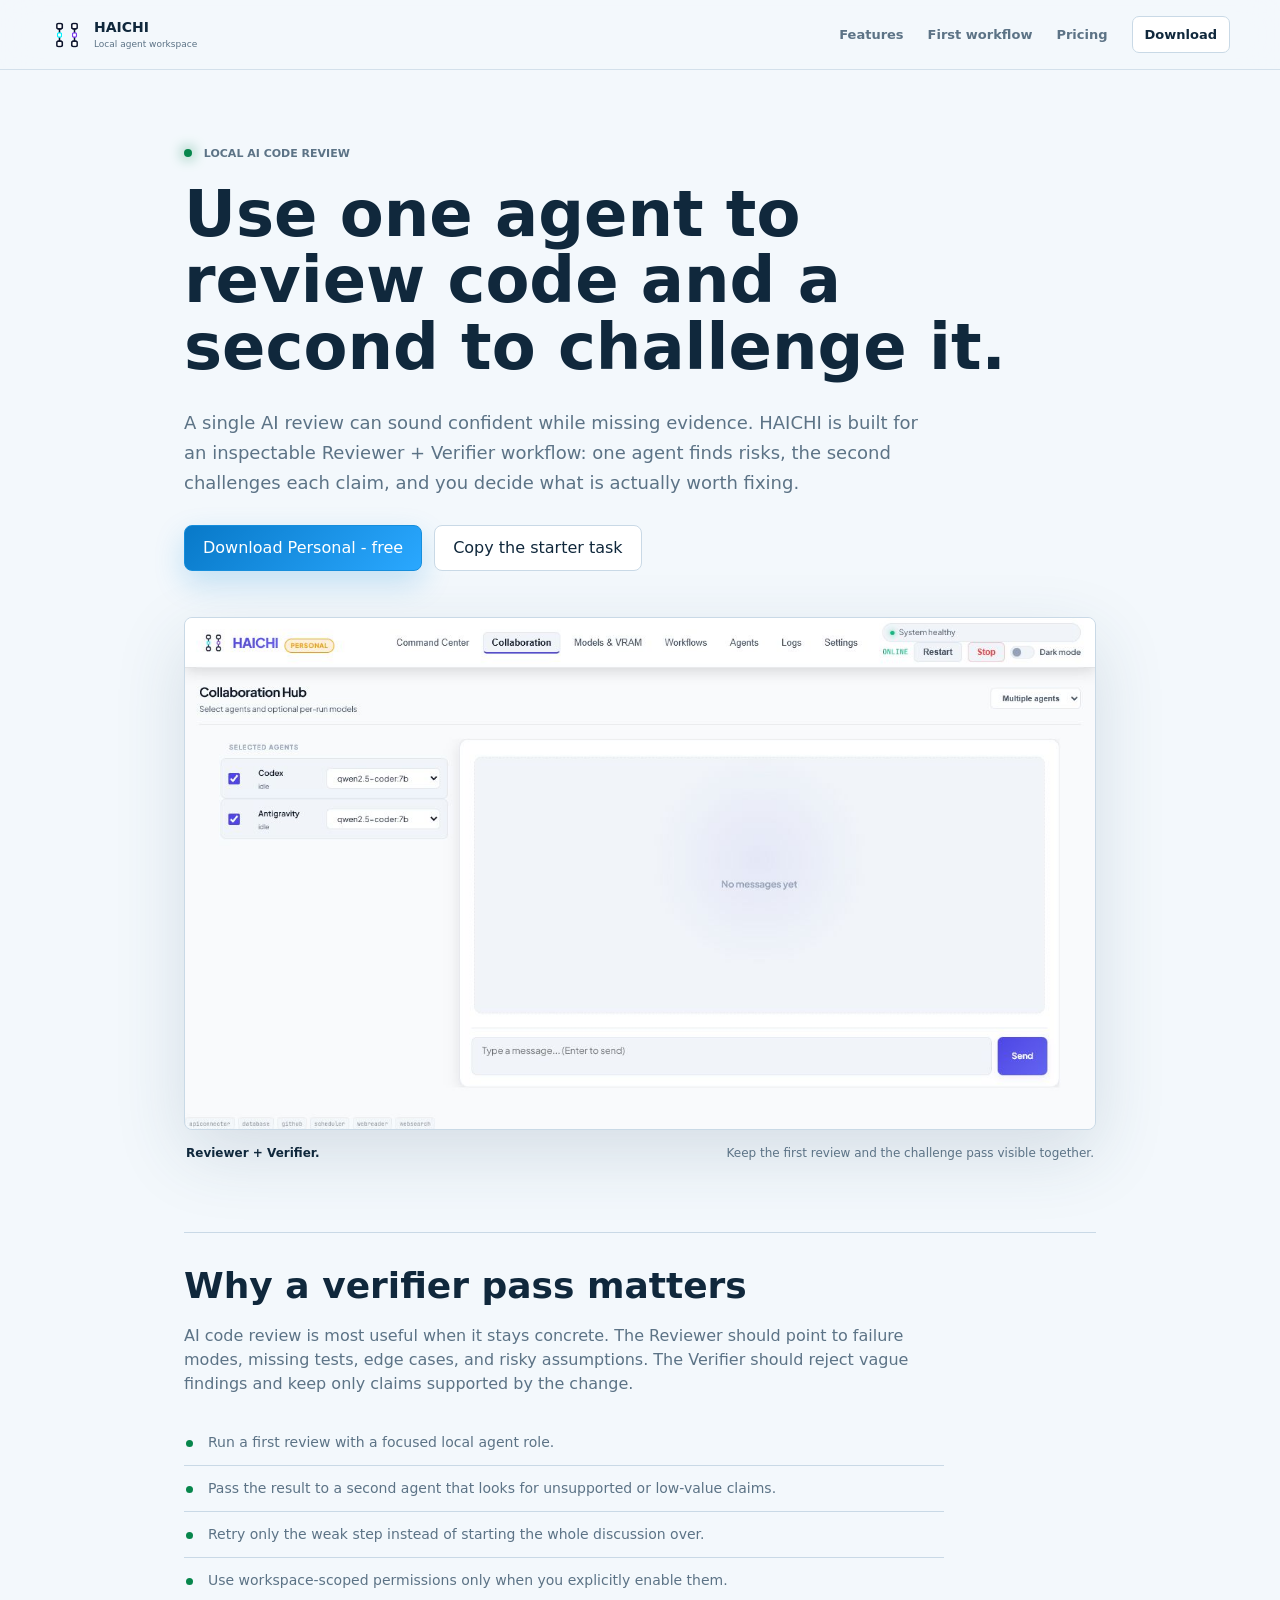
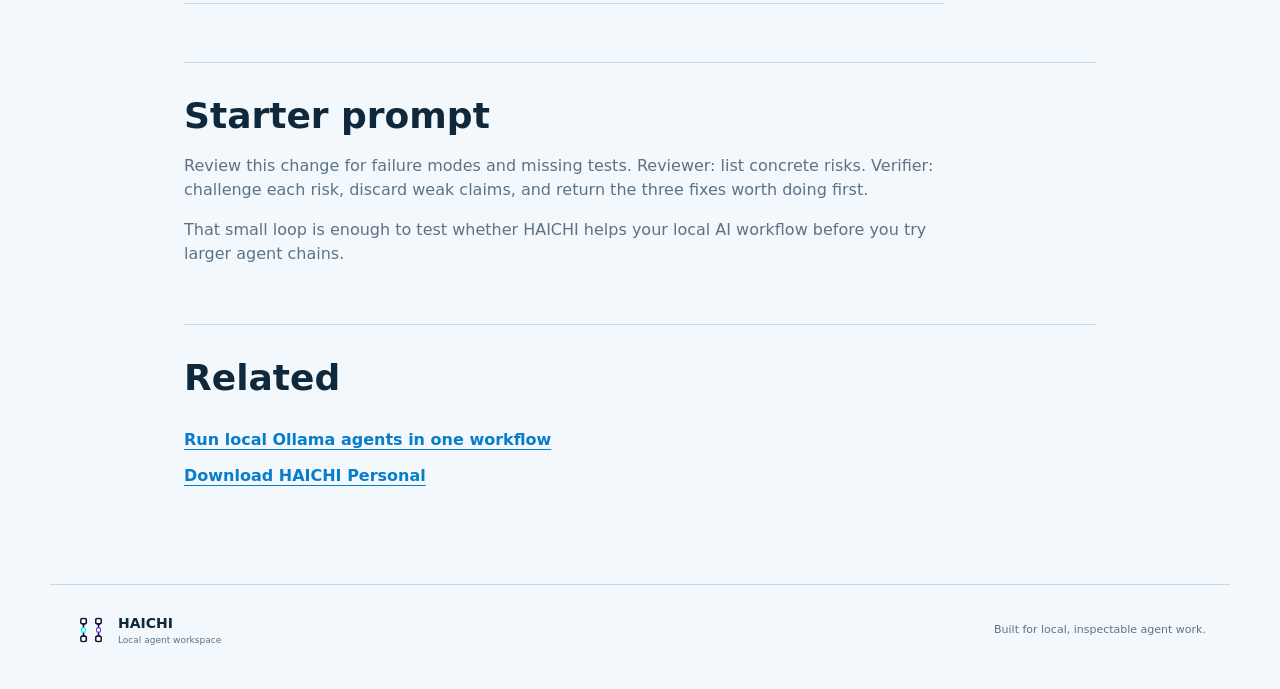
==== use-cases/local-ai-code-review.html @ 801181b7 "Add indexable HAICHI use case pages" ====
<!doctype html>
<html lang="en" data-theme="light">
<head>
  <meta charset="utf-8">
  <meta name="viewport" content="width=device-width, initial-scale=1">
  <title>Local AI Code Review Workflow | HAICHI</title>
  <meta name="description" content="Use HAICHI for local AI code review: one agent reviews a change, a second verifier challenges weak claims, and you keep the evidence-backed fixes.">
  <meta name="robots" content="index,follow">
  <meta name="theme-color" content="#06111f">
  <link rel="canonical" href="https://haichi.app/use-cases/local-ai-code-review.html">
  <link rel="icon" type="image/png" href="../haichi-app-logo.png">
  <link rel="apple-touch-icon" href="https://haichi.app/haichi-app-logo.png">
  <meta property="og:type" content="article">
  <meta property="og:locale" content="en_US">
  <meta property="og:site_name" content="HAICHI">
  <meta property="og:title" content="Local AI Code Review Workflow | HAICHI">
  <meta property="og:description" content="Run a Reviewer + Verifier workflow for local AI code review and keep every claim inspectable.">
  <meta property="og:url" content="https://haichi.app/use-cases/local-ai-code-review.html">
  <meta property="og:image" content="https://haichi.app/haichi-collaboration.png">
  <meta property="og:image:alt" content="HAICHI collaboration workspace showing reviewer and verifier style agent work">
  <meta name="twitter:card" content="summary_large_image">
  <meta name="twitter:title" content="Local AI Code Review Workflow | HAICHI">
  <meta name="twitter:description" content="Use one local AI agent to review code and a second to challenge weak claims before you act.">
  <meta name="twitter:image" content="https://haichi.app/haichi-collaboration.png">
  <link rel="stylesheet" href="../styles.css">
  <script type="application/ld+json">
  {
    "@context": "https://schema.org",
    "@type": "TechArticle",
    "@id": "https://haichi.app/use-cases/local-ai-code-review.html#article",
    "headline": "Local AI code review with a Reviewer and Verifier",
    "description": "A HAICHI workflow for using local AI agents to find code risks, challenge weak claims, and preserve evidence-backed review output.",
    "author": {
      "@type": "Organization",
      "name": "HAICHI"
    },
    "publisher": {
      "@type": "Organization",
      "name": "HAICHI",
      "logo": {
        "@type": "ImageObject",
        "url": "https://haichi.app/haichi-app-logo.png"
      }
    },
    "dateModified": "2026-08-02",
    "mainEntityOfPage": "https://haichi.app/use-cases/local-ai-code-review.html"
  }
  </script>
</head>
<body>
  <a class="skip-link" href="#main">Skip to content</a>
  <header class="site-header">
    <a class="brand" href="/" aria-label="HAICHI home">
      <img src="../haichi-app-logo.png" alt="" class="brand-logo" aria-hidden="true">
      <span><strong>HAICHI</strong><small>Local agent workspace</small></span>
    </a>
    <nav aria-label="Primary navigation">
      <a href="/#features">Features</a>
      <a href="/#first-workflow">First workflow</a>
      <a href="/#pricing">Pricing</a>
      <a class="nav-cta" href="/#download">Download</a>
    </nav>
  </header>

  <main id="main">
    <article class="seo-article">
      <p class="eyebrow"><span></span> Local AI code review</p>
      <h1>Use one agent to review code and a second to challenge it.</h1>
      <p class="hero-lead">A single AI review can sound confident while missing evidence. HAICHI is built for an inspectable Reviewer + Verifier workflow: one agent finds risks, the second challenges each claim, and you decide what is actually worth fixing.</p>
      <div class="hero-actions">
        <a class="button primary" href="https://haichi.lemonsqueezy.com/checkout/buy/719fddae-0c70-4f2d-9127-0a2222c418ca" data-track="checkout_click" data-edition="personal" data-placement="seo_code_review">Download Personal - free</a>
        <a class="button secondary" href="/#first-workflow">Copy the starter task</a>
      </div>

      <figure class="product-visual">
        <img src="../haichi-collaboration.png" alt="HAICHI workspace with multiple local agents and visible handoff output" width="1280" height="720">
        <figcaption><strong>Reviewer + Verifier.</strong> Keep the first review and the challenge pass visible together.</figcaption>
      </figure>

      <section>
        <h2>Why a verifier pass matters</h2>
        <p>AI code review is most useful when it stays concrete. The Reviewer should point to failure modes, missing tests, edge cases, and risky assumptions. The Verifier should reject vague findings and keep only claims supported by the change.</p>
        <ul class="article-list">
          <li>Run a first review with a focused local agent role.</li>
          <li>Pass the result to a second agent that looks for unsupported or low-value claims.</li>
          <li>Retry only the weak step instead of starting the whole discussion over.</li>
          <li>Use workspace-scoped permissions only when you explicitly enable them.</li>
        </ul>
      </section>

      <section>
        <h2>Starter prompt</h2>
        <p>Review this change for failure modes and missing tests. Reviewer: list concrete risks. Verifier: challenge each risk, discard weak claims, and return the three fixes worth doing first.</p>
        <p>That small loop is enough to test whether HAICHI helps your local AI workflow before you try larger agent chains.</p>
      </section>

      <section class="related-links" aria-label="Related HAICHI pages">
        <h2>Related</h2>
        <a href="/use-cases/ollama-agents.html">Run local Ollama agents in one workflow</a>
        <a href="/#download">Download HAICHI Personal</a>
      </section>
    </article>
  </main>

  <footer>
    <a class="brand footer-brand" href="/"><img src="../haichi-app-logo.png" alt="" class="brand-logo" aria-hidden="true"><span><strong>HAICHI</strong><small>Local agent workspace</small></span></a>
    <p>Built for local, inspectable agent work.</p>
  </footer>
  <script src="../app.js"></script>
</body>
</html>
---- styles.css ----
:root {
  color-scheme: dark;
  --bg: #06111f;
  --bg-soft: #091827;
  --panel: #0b1c2e;
  --panel-2: #0e2237;
  --line: #1a3854;
  --text: #edf7ff;
  --muted: #91a8bd;
  --blue: #2aa8ff;
  --cyan: #35d5f5;
  --green: #41dc8e;
  --violet: #9c7cff;
  --shadow: 0 28px 80px rgba(0, 0, 0, .34);
}

html[data-theme="light"] {
  color-scheme: light;
  --bg: #f3f8fc;
  --bg-soft: #e8f1f8;
  --panel: #ffffff;
  --panel-2: #f8fbfd;
  --line: #c9d9e6;
  --text: #10283c;
  --muted: #5c7386;
  --blue: #087dcc;
  --cyan: #008cab;
  --green: #07864c;
  --violet: #6952c8;
  --shadow: 0 24px 70px rgba(38, 74, 102, .15);
}

* { box-sizing: border-box; }
html { scroll-behavior: smooth; }
body {
  margin: 0;
  background: var(--bg);
  color: var(--text);
  font-family: Inter, ui-sans-serif, system-ui, -apple-system, BlinkMacSystemFont, "Segoe UI", sans-serif;
  line-height: 1.5;
  overflow-x: hidden;
}

a { color: inherit; text-decoration: none; }
img { max-width: 100%; }
button, a { -webkit-tap-highlight-color: transparent; }
.skip-link { position:fixed;left:12px;top:-80px;z-index:100;background:var(--text);color:var(--bg);padding:10px 14px;border-radius:6px }
.skip-link:focus { top:12px; }

.site-header {
  position: sticky;
  top: 0;
  z-index: 30;
  min-height: 70px;
  padding: 0 max(24px, calc((100vw - 1180px) / 2));
  display: flex;
  align-items: center;
  gap: 24px;
  border-bottom: 1px solid color-mix(in srgb, var(--line) 75%, transparent);
  background: color-mix(in srgb, var(--bg) 88%, transparent);
  backdrop-filter: blur(18px);
}

.brand { display:flex;align-items:center;gap:10px;min-width:max-content }
.brand-mark { width:34px;height:34px;display:grid;place-items:center;border:1px solid color-mix(in srgb,var(--blue) 70%,var(--line));border-radius:8px;background:rgba(42,168,255,.09);color:var(--blue);font-weight:900 }
.brand-logo { width:34px;height:34px;object-fit:contain;border-radius:8px }
.brand strong { display:block;letter-spacing:0;font-size:14px }
.brand small { display:block;color:var(--muted);font-size:9px;letter-spacing:0 }

nav { margin-left:auto;display:flex;align-items:center;gap:24px }
nav a { color:var(--muted);font-size:13px;font-weight:600 }
nav a:hover, nav a:focus-visible { color:var(--text) }
.nav-cta { color:var(--text);border:1px solid var(--line);border-radius:7px;padding:8px 12px;background:var(--panel) }
.theme-toggle, .nav-toggle { border:1px solid var(--line);border-radius:7px;background:var(--panel);color:var(--muted);padding:8px 10px;cursor:pointer;font-weight:700 }
.nav-toggle { display:none }

main { overflow:hidden }
.hero { min-height:calc(100vh - 70px);max-width:1180px;margin:0 auto;padding:72px 24px 52px;display:grid;grid-template-columns:1fr;align-content:start;gap:42px }
.hero-copy { max-width:900px;min-width:0;width:100% }
.eyebrow { color:var(--blue);font-size:11px;font-weight:800;letter-spacing:0;text-transform:uppercase;margin:0 0 18px }
.eyebrow span { display:inline-block;width:8px;height:8px;margin-right:8px;border-radius:50%;background:var(--green);box-shadow:0 0 14px var(--green) }
h1 { font-size:64px;line-height:1.04;letter-spacing:0;margin:0;max-width:980px;text-wrap:balance }
.hero-lead { max-width:620px;color:var(--muted);font-size:18px;line-height:1.65;margin:28px 0 }
.hero-actions { display:flex;gap:12px;flex-wrap:wrap;max-width:100% }
.button { min-height:46px;display:inline-flex;align-items:center;justify-content:center;border-radius:8px;border:1px solid var(--line);padding:0 18px;font:700 13px inherit;cursor:pointer;transition:transform .2s,border-color .2s,background .2s }
.button:hover { transform:translateY(-2px) }
.button.primary { color:#fff;border-color:#168edc;background:linear-gradient(135deg,#0879c8,#2aa8ff);box-shadow:0 12px 30px rgba(15,137,216,.22) }
.button.secondary { color:var(--text);background:var(--panel) }
.hero-note { color:var(--muted);font-size:11px;margin-top:17px }

.product-visual { margin:0;scroll-margin-top:90px;min-width:0 }
.product-visual img { display:block;width:100%;height:auto;aspect-ratio:16/9;object-fit:cover;border:1px solid var(--line);border-radius:8px;box-shadow:var(--shadow);background:var(--panel) }
.product-visual figcaption { display:flex;justify-content:space-between;gap:20px;padding:14px 2px 0;color:var(--muted);font-size:12px }
.product-visual figcaption strong { color:var(--text) }

.proof { max-width:1180px;margin:0 auto 70px;padding:0 24px;display:grid;grid-template-columns:repeat(4,1fr) }
.proof div { padding:22px;text-align:center;border-top:1px solid var(--line);border-bottom:1px solid var(--line);border-right:1px solid var(--line) }.proof div:first-child { border-left:1px solid var(--line);border-radius:10px 0 0 10px }.proof div:last-child { border-radius:0 10px 10px 0 }
.proof strong { display:block;color:var(--blue);font-size:24px }.proof span { color:var(--muted);font-size:10px;text-transform:uppercase;letter-spacing:0 }

.release-note {
  max-width: 1180px;
  margin: 0 auto 38px;
  padding: 54px 24px;
  display: grid;
  grid-template-columns: 1.25fr .75fr;
  gap: 34px;
  align-items: center;
  border-top: 1px solid color-mix(in srgb, var(--green) 45%, var(--line));
  border-bottom: 1px solid color-mix(in srgb, var(--green) 45%, var(--line));
}
.release-note h2 {
  max-width: 720px;
  font-size: 40px;
}
.release-note p:last-child {
  max-width: 760px;
  color: var(--muted);
  font-size: 14px;
  margin-bottom: 0;
}
.release-note ul {
  margin: 0;
  padding: 0;
  list-style: none;
}
.release-note li {
  position: relative;
  padding: 11px 0 11px 22px;
  border-bottom: 1px solid color-mix(in srgb, var(--line) 70%, transparent);
  color: var(--muted);
  font-size: 13px;
}
.release-note li:last-child {
  border-bottom: 0;
}
.release-note li:before {
  content: "";
  position: absolute;
  left: 1px;
  top: 18px;
  width: 7px;
  height: 7px;
  border-radius: 50%;
  background: var(--green);
}

.use-case-section {
  padding-top: 78px;
}
.use-case-grid {
  display: grid;
  grid-template-columns: repeat(2, minmax(0, 1fr));
  gap: 16px;
}
.use-case-card {
  display: block;
  min-height: 230px;
  padding: 28px;
  border: 1px solid var(--line);
  border-radius: 8px;
  background: var(--panel);
  box-shadow: var(--shadow);
}
.use-case-card:hover,
.use-case-card:focus-visible {
  border-color: color-mix(in srgb, var(--blue) 70%, var(--line));
}
.use-case-card span {
  color: var(--green);
  font-size: 10px;
  font-weight: 800;
  text-transform: uppercase;
}
.use-case-card h3 {
  margin: 42px 0 12px;
  font-size: 24px;
  line-height: 1.2;
}
.use-case-card p {
  margin: 0;
  color: var(--muted);
  font-size: 13px;
  line-height: 1.65;
}

.seo-article {
  max-width: 960px;
  margin: 0 auto;
  padding: 76px 24px 96px;
}
.seo-article .product-visual {
  margin: 46px 0 70px;
}
.seo-article section {
  margin-top: 58px;
  border-top: 1px solid var(--line);
  padding-top: 34px;
}
.seo-article h2 {
  max-width: 760px;
  font-size: 36px;
}
.seo-article p {
  max-width: 760px;
  color: var(--muted);
}
.article-list {
  max-width: 760px;
  margin: 24px 0 0;
  padding: 0;
  list-style: none;
}
.article-list li {
  position: relative;
  padding: 12px 0 12px 24px;
  border-bottom: 1px solid var(--line);
  color: var(--muted);
  font-size: 14px;
}
.article-list li:before {
  content: "";
  position: absolute;
  left: 2px;
  top: 20px;
  width: 7px;
  height: 7px;
  border-radius: 50%;
  background: var(--green);
}
.related-links {
  display: grid;
  gap: 12px;
}
.related-links a {
  color: var(--blue);
  font-weight: 700;
  text-decoration: underline;
  text-underline-offset: 4px;
}

.first-workflow { display:grid;grid-template-columns:.92fr 1.08fr;gap:64px;align-items:center;scroll-margin-top:80px }
.first-workflow-copy>p:not(.eyebrow) { max-width:640px;color:var(--muted);font-size:16px }
.first-run-steps { margin:30px 0;padding:0;list-style:none;border-top:1px solid var(--line) }
.first-run-steps li { display:grid;grid-template-columns:88px 1fr;gap:16px;padding:16px 0;border-bottom:1px solid var(--line);font-size:13px }
.first-run-steps strong { color:var(--text) }
.first-run-steps span { color:var(--muted) }
.starter-task { margin-top:28px;padding:20px;border-left:3px solid var(--green);background:var(--panel) }
.starter-task>span { display:block;margin-bottom:8px;color:var(--green);font-size:10px;font-weight:800;text-transform:uppercase }
.starter-task p { margin:0 0 16px;color:var(--text);font-size:13px;line-height:1.65 }
.starter-task .button { min-height:38px;padding:0 13px;font-size:11px }
.text-link { display:inline-block;margin-top:20px;color:var(--blue);font-size:13px;font-weight:700;text-decoration:underline;text-underline-offset:4px }
.workflow-proof { margin:0 }
.workflow-proof img { display:block;width:100%;height:auto;aspect-ratio:16/9;object-fit:cover;border:1px solid var(--line);border-radius:8px;box-shadow:var(--shadow);background:var(--panel) }
.workflow-proof figcaption { padding:13px 2px 0;color:var(--muted);font-size:12px;line-height:1.6 }
.workflow-proof figcaption strong { color:var(--text) }

.section { max-width:1180px;margin:0 auto;padding:95px 24px }
.section-heading { max-width:700px;margin-bottom:42px;min-width:0 }.section-heading.compact { margin-bottom:28px }
h2 { font-size:44px;line-height:1.08;letter-spacing:0;margin:0 0 18px }
.section-heading>p:last-child,.security-copy>p { color:var(--muted);font-size:16px }
.feature-grid { display:grid;grid-template-columns:repeat(3,1fr);gap:12px }
.feature-grid article { min-height:220px;border:1px solid var(--line);border-radius:8px;background:var(--panel);padding:24px }
.feature-grid article>span { color:var(--blue);font:800 10px ui-monospace,monospace }
.feature-grid h3 { font-size:17px;margin:42px 0 10px }.feature-grid p { color:var(--muted);font-size:13px;line-height:1.65;margin:0 }

.workflow-section { display:grid;grid-template-columns:.8fr 1.2fr;gap:80px;align-items:start }
.workflow { margin:0;padding:0;list-style:none;border-top:1px solid var(--line) }
.workflow li { display:grid;grid-template-columns:50px 1fr;gap:18px;padding:25px 0;border-bottom:1px solid var(--line) }
.workflow li>span { width:34px;height:34px;display:grid;place-items:center;border-radius:50%;border:1px solid var(--line);color:var(--blue);font:800 11px ui-monospace,monospace }
.workflow h3 { font-size:16px;margin:2px 0 6px }.workflow p { color:var(--muted);font-size:13px;margin:0 }

.security-section { display:grid;grid-template-columns:1.1fr .9fr;gap:90px;align-items:center }
.security-copy ul { padding:0;list-style:none;margin:28px 0 0 }.security-copy li { padding:11px 0 11px 23px;border-bottom:1px solid var(--line);color:var(--muted);font-size:13px;position:relative }.security-copy li:before { content:"";position:absolute;left:2px;top:17px;width:7px;height:7px;border-radius:50%;background:var(--green) }
.security-card { border:1px solid var(--line);border-radius:8px;background:var(--panel);box-shadow:var(--shadow);padding:22px }
.security-card>p { color:var(--blue);font-size:10px;text-transform:uppercase;letter-spacing:0;font-weight:800 }
.security-card div { display:flex;justify-content:space-between;gap:12px;padding:14px 0;border-top:1px solid var(--line);font-size:12px }.security-card span { color:var(--muted) }.security-card strong { text-align:right }

.faq-list { border-top:1px solid var(--line) }
details { border-bottom:1px solid var(--line) }
summary { cursor:pointer;list-style:none;padding:22px 44px 22px 0;font-weight:700;font-size:15px;position:relative }
summary::-webkit-details-marker { display:none } summary:after { content:"+";position:absolute;right:8px;color:var(--blue);font-size:20px;font-weight:400 } details[open] summary:after { content:"-" }
details p { max-width:760px;color:var(--muted);font-size:13px;margin:-8px 0 22px }

.download-section { max-width:1180px;margin:80px auto 100px;padding:64px 24px;display:flex;justify-content:space-between;align-items:center;gap:40px;border-top:1px solid color-mix(in srgb,var(--blue) 50%,var(--line));border-bottom:1px solid color-mix(in srgb,var(--blue) 50%,var(--line)) }
.download-section h2 { max-width:650px }.download-section>div>p:last-child { max-width:650px;color:var(--muted);font-size:13px }
.download-actions { min-width:245px;display:flex;flex-direction:column;gap:9px }.download-actions small { text-align:center;color:var(--muted);font-size:10px }

footer { max-width:1180px;margin:0 auto;padding:26px 24px 40px;border-top:1px solid var(--line);display:flex;align-items:center;justify-content:space-between;gap:24px;color:var(--muted);font-size:11px }
.footer-brand { color:var(--text) }
.toast { position:fixed;left:50%;bottom:22px;z-index:50;transform:translate(-50%,20px);opacity:0;pointer-events:none;border:1px solid var(--line);border-radius:8px;background:var(--panel);color:var(--text);padding:10px 14px;font-size:12px;box-shadow:var(--shadow);transition:.2s }
.toast.show { transform:translate(-50%,0);opacity:1 }
/* Pricing */
.founder-offer {
  max-width: 880px;
  margin: -12px 0 28px;
  padding: 24px;
  display: grid;
  grid-template-columns: 1fr auto;
  gap: 22px;
  align-items: center;
  border: 1px solid color-mix(in srgb, var(--green) 55%, var(--line));
  border-radius: 8px;
  background:
    linear-gradient(135deg, color-mix(in srgb, var(--panel) 92%, var(--green)), var(--panel));
  box-shadow: var(--shadow);
}
.founder-offer .eyebrow {
  margin-bottom: 10px;
  color: var(--green);
}
.founder-offer h3 {
  margin: 0 0 8px;
  font-size: 24px;
  line-height: 1.2;
}
.founder-offer .founder-help,
.founder-offer p:last-child {
  margin: 0;
  color: var(--muted);
  font-size: 13px;
  line-height: 1.6;
}
.founder-actions {
  display: grid;
  gap: 10px;
  min-width: 210px;
}
.founder-actions .button {
  width: 100%;
}
.pricing-grid {
  display: grid;
  grid-template-columns: repeat(2, minmax(0, 1fr));
  gap: 20px;
  align-items: stretch;
  max-width: 880px;
}
.pricing-card {
  border: 1px solid var(--line);
  border-radius: 8px;
  background: var(--panel);
  padding: 36px 28px;
  display: flex;
  flex-direction: column;
  position: relative;
  box-shadow: var(--shadow);
}
.pricing-card.featured {
  border-color: color-mix(in srgb, var(--blue) 70%, var(--line));
  background: color-mix(in srgb, var(--panel) 93%, var(--blue));
}
.card-badge {
  position: absolute;
  top: -12px;
  left: 28px;
  background: var(--blue);
  color: #fff;
  font-size: 9px;
  font-weight: 800;
  text-transform: uppercase;
  letter-spacing: 0;
  padding: 4px 8px;
  border-radius: 4px;
}
.pricing-card h3 {
  font-size: 20px;
  margin: 0 0 10px;
  font-weight: 700;
}
.pricing-card .price {
  font-size: 44px;
  font-weight: 800;
  line-height: 1;
  margin: 10px 0 6px;
  color: var(--text);
}
.pricing-card .price span {
  font-size: 13px;
  color: var(--muted);
  font-weight: 500;
}
.pricing-card .price-desc {
  color: var(--muted);
  font-size: 13px;
  line-height: 1.5;
  margin: 0 0 24px;
  min-height: 40px;
}
.pricing-card hr {
  border: 0;
  border-top: 1px solid var(--line);
  margin: 0;
  width: 100%;
}
.pricing-card ul {
  padding: 0;
  list-style: none;
  margin: 24px 0 32px;
  flex-grow: 1;
}
.pricing-card li {
  padding: 10px 0 10px 20px;
  border-bottom: 1px solid color-mix(in srgb, var(--line) 40%, transparent);
  color: var(--muted);
  font-size: 13px;
  position: relative;
}
.pricing-card li:last-child {
  border-bottom: 0;
}
.pricing-card li:before {
  content: "";
  position: absolute;
  left: 2px;
  top: 17px;
  width: 6px;
  height: 6px;
  border-radius: 50%;
  background: var(--blue);
}
.pricing-card.featured li:before {
  background: var(--green);
}
.pricing-card .button {
  width: 100%;
}

@media (max-width: 900px) {
  .site-header { padding:0 18px }.nav-toggle { display:block;margin-left:auto } .theme-toggle { order:4 }
  nav { position:absolute;left:16px;right:16px;top:65px;display:none;flex-direction:column;align-items:stretch;gap:0;padding:8px;border:1px solid var(--line);border-radius:10px;background:var(--panel);box-shadow:var(--shadow) } nav.open { display:flex } nav a { padding:12px }
  .hero { padding-top:72px;gap:36px }
  .use-case-grid { grid-template-columns:1fr }
  .seo-article { padding-top:56px }
  .feature-grid { grid-template-columns:repeat(2,1fr) }.first-workflow,.workflow-section,.security-section { grid-template-columns:1fr;gap:35px }
  .release-note { grid-template-columns:1fr;margin-left:18px;margin-right:18px }
  .founder-offer { grid-template-columns:1fr;align-items:start }
  .pricing-grid { grid-template-columns:1fr;gap:30px }
  .download-section { margin-left:18px;margin-right:18px;flex-direction:column;align-items:flex-start }.download-actions { width:100% }
}

@media (max-width: 600px) {
  .site-header { min-height:62px }.brand small { display:none }.theme-toggle { font-size:0 }.theme-toggle:after { content:"Theme";font-size:11px }
  .hero { min-height:0;padding:54px 18px 42px;max-width:100vw }.hero-lead { max-width:100%;font-size:16px }.hero-actions,.hero-actions .button { width:100% }
  h1 { font-size:34px;line-height:1.12;text-wrap:auto }
  h2,.release-note h2 { font-size:32px }
  .use-case-card { min-height:0;padding:22px }
  .use-case-card h3 { margin-top:30px;font-size:21px }
  .seo-article { padding:48px 18px 72px }
  .seo-article h2 { font-size:28px }
  .seo-article section { margin-top:42px;padding-top:28px }
  .first-run-steps li { grid-template-columns:72px 1fr }
  .product-visual figcaption { display:block;line-height:1.6 }
  .proof { grid-template-columns:repeat(2,1fr);padding:0 18px }.proof div,.proof div:first-child,.proof div:last-child { border:1px solid var(--line);border-radius:0 }
  .section { padding:72px 18px }.feature-grid { grid-template-columns:1fr }.feature-grid article { min-height:190px }.feature-grid h3 { margin-top:28px }
  .download-section { padding:42px 18px;margin-top:55px;margin-bottom:65px } footer { margin:0 18px;padding-left:0;padding-right:0;flex-direction:column;align-items:flex-start }
}

@media (prefers-reduced-motion: reduce) {
  html { scroll-behavior:auto } *,*:before,*:after { transition:none!important }
}
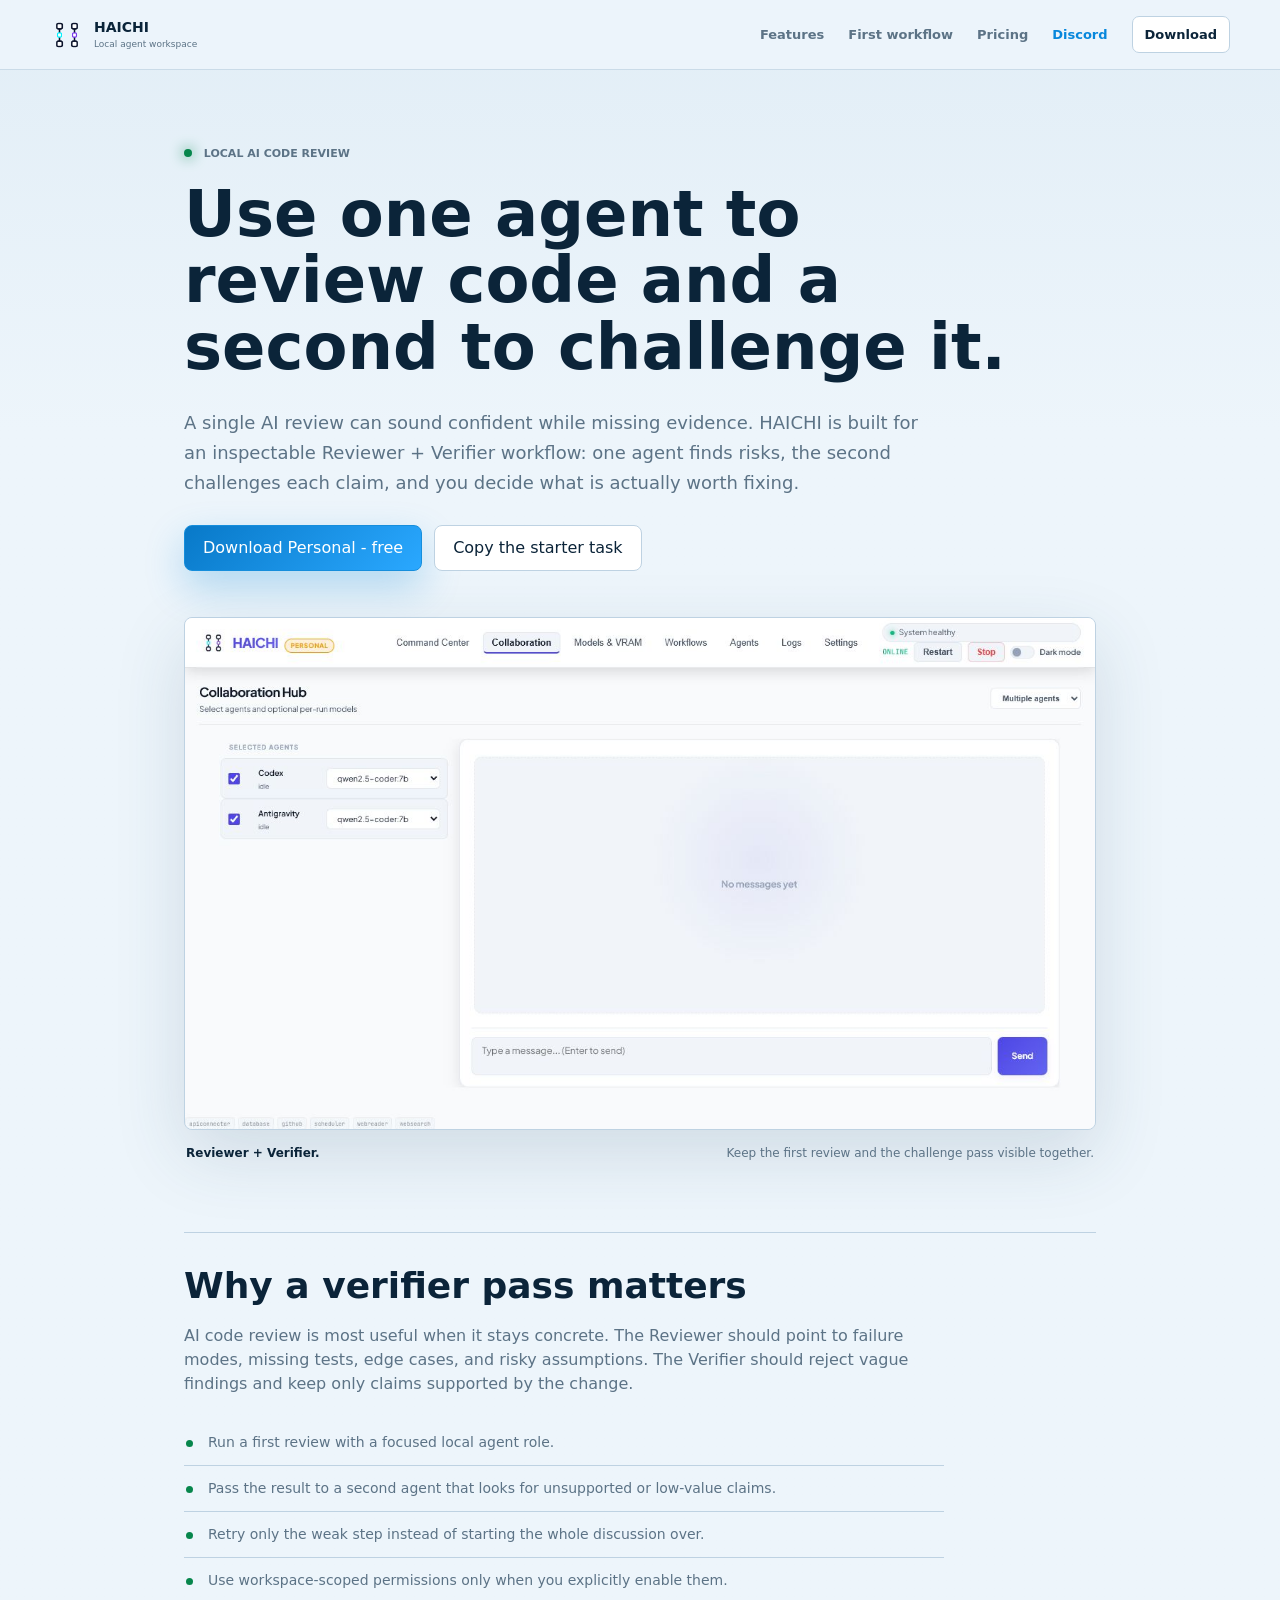
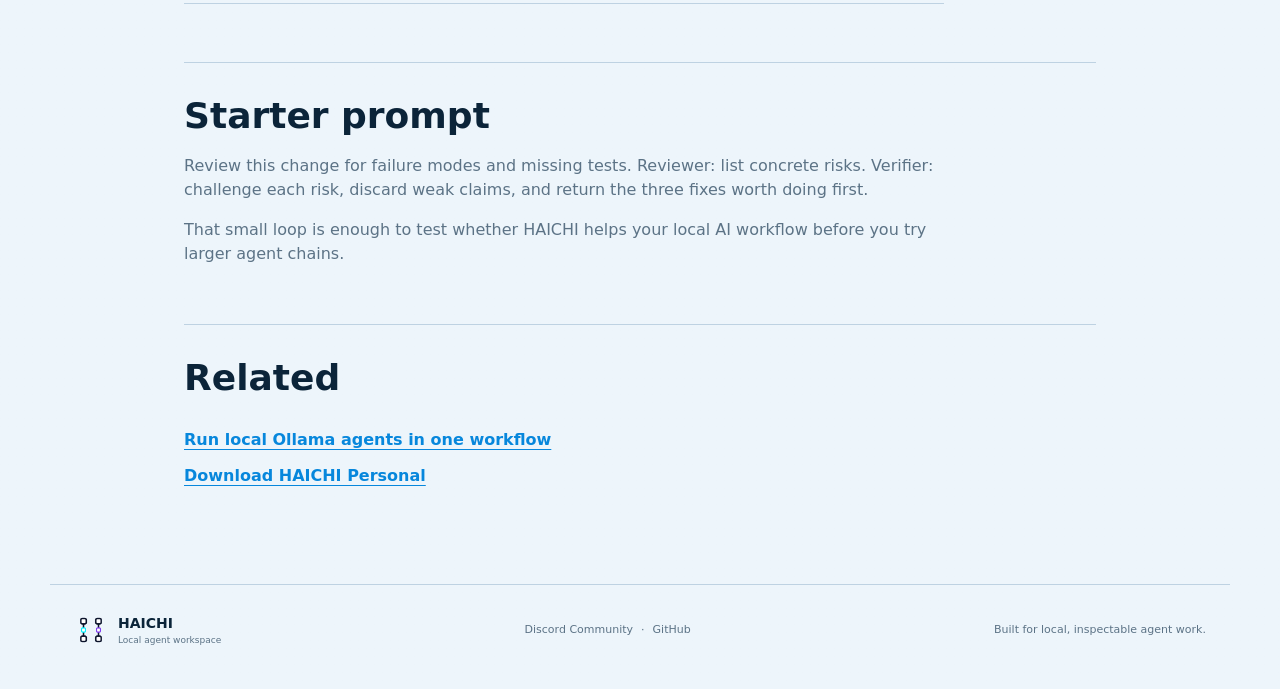
==== commit 537bac56: "Add Discord community links to navigation, download section, footer, and use cases" ====
--- a/use-cases/local-ai-code-review.html
+++ b/use-cases/local-ai-code-review.html
@@ -58,6 +58,7 @@
       <a href="/#features">Features</a>
       <a href="/#first-workflow">First workflow</a>
       <a href="/#pricing">Pricing</a>
+      <a href="https://discord.gg/aQ34vxMuF" target="_blank" rel="noopener noreferrer" class="nav-discord">Discord</a>
       <a class="nav-cta" href="/#download">Download</a>
     </nav>
   </header>
@@ -104,6 +105,11 @@
 
   <footer>
     <a class="brand footer-brand" href="/"><img src="../haichi-app-logo.png" alt="" class="brand-logo" aria-hidden="true"><span><strong>HAICHI</strong><small>Local agent workspace</small></span></a>
+    <div class="footer-links">
+      <a href="https://discord.gg/aQ34vxMuF" target="_blank" rel="noopener noreferrer">Discord Community</a>
+      <span aria-hidden="true">&middot;</span>
+      <a href="https://github.com/njoylt/ProjectHAICHI" target="_blank" rel="noopener noreferrer">GitHub</a>
+    </div>
     <p>Built for local, inspectable agent work.</p>
   </footer>
   <script src="../app.js"></script>
--- a/styles.css
+++ b/styles.css
@@ -16,14 +16,14 @@
 
 html[data-theme="light"] {
   color-scheme: light;
-  --bg: #f3f8fc;
-  --bg-soft: #e8f1f8;
+  --bg: #edf5fb;
+  --bg-soft: #dceaf4;
   --panel: #ffffff;
   --panel-2: #f8fbfd;
-  --line: #c9d9e6;
-  --text: #10283c;
+  --line: #bed2e2;
+  --text: #0b2439;
   --muted: #5c7386;
-  --blue: #087dcc;
+  --blue: #0787dc;
   --cyan: #008cab;
   --green: #07864c;
   --violet: #6952c8;
@@ -34,7 +34,8 @@
 html { scroll-behavior: smooth; }
 body {
   margin: 0;
-  background: var(--bg);
+  background:
+    linear-gradient(180deg, color-mix(in srgb, var(--bg-soft) 68%, var(--bg)) 0, var(--bg) 430px);
   color: var(--text);
   font-family: Inter, ui-sans-serif, system-ui, -apple-system, BlinkMacSystemFont, "Segoe UI", sans-serif;
   line-height: 1.5;
@@ -57,7 +58,7 @@
   align-items: center;
   gap: 24px;
   border-bottom: 1px solid color-mix(in srgb, var(--line) 75%, transparent);
-  background: color-mix(in srgb, var(--bg) 88%, transparent);
+  background: color-mix(in srgb, var(--bg) 91%, transparent);
   backdrop-filter: blur(18px);
 }
 
@@ -76,22 +77,199 @@
 
 main { overflow:hidden }
 .hero { min-height:calc(100vh - 70px);max-width:1180px;margin:0 auto;padding:72px 24px 52px;display:grid;grid-template-columns:1fr;align-content:start;gap:42px }
+.hero-review { min-height:auto;max-width:1380px;grid-template-columns:minmax(370px,.76fr) minmax(690px,1.24fr);align-items:center;gap:56px;padding-top:80px;padding-bottom:38px }
 .hero-copy { max-width:900px;min-width:0;width:100% }
+.hero-review .hero-copy { max-width:560px }
 .eyebrow { color:var(--blue);font-size:11px;font-weight:800;letter-spacing:0;text-transform:uppercase;margin:0 0 18px }
 .eyebrow span { display:inline-block;width:8px;height:8px;margin-right:8px;border-radius:50%;background:var(--green);box-shadow:0 0 14px var(--green) }
 h1 { font-size:64px;line-height:1.04;letter-spacing:0;margin:0;max-width:980px;text-wrap:balance }
+.hero-review h1 { font-size:60px;max-width:610px }
 .hero-lead { max-width:620px;color:var(--muted);font-size:18px;line-height:1.65;margin:28px 0 }
+.hero-review .hero-lead { font-size:17px;margin:24px 0 22px }
+.hero-points { display:grid;gap:14px;margin:0 0 26px;padding:0;list-style:none }
+.hero-points li { display:grid;grid-template-columns:130px 1fr;gap:14px;padding:0 0 13px;border-bottom:1px solid color-mix(in srgb,var(--line) 76%,transparent);font-size:13px }
+.hero-points strong { color:var(--text) }
+.hero-points span { color:var(--muted);line-height:1.55 }
 .hero-actions { display:flex;gap:12px;flex-wrap:wrap;max-width:100% }
 .button { min-height:46px;display:inline-flex;align-items:center;justify-content:center;border-radius:8px;border:1px solid var(--line);padding:0 18px;font:700 13px inherit;cursor:pointer;transition:transform .2s,border-color .2s,background .2s }
 .button:hover { transform:translateY(-2px) }
-.button.primary { color:#fff;border-color:#168edc;background:linear-gradient(135deg,#0879c8,#2aa8ff);box-shadow:0 12px 30px rgba(15,137,216,.22) }
+.button.primary { color:#fff;border-color:#168edc;background:linear-gradient(135deg,#0879c8,#2aa8ff);box-shadow:0 16px 38px rgba(15,137,216,.28) }
 .button.secondary { color:var(--text);background:var(--panel) }
 .hero-note { color:var(--muted);font-size:11px;margin-top:17px }
 
 .product-visual { margin:0;scroll-margin-top:90px;min-width:0 }
+.hero-product { position:relative }
 .product-visual img { display:block;width:100%;height:auto;aspect-ratio:16/9;object-fit:cover;border:1px solid var(--line);border-radius:8px;box-shadow:var(--shadow);background:var(--panel) }
 .product-visual figcaption { display:flex;justify-content:space-between;gap:20px;padding:14px 2px 0;color:var(--muted);font-size:12px }
 .product-visual figcaption strong { color:var(--text) }
+.product-callouts { position:absolute;inset:0;pointer-events:none }
+.callout { position:absolute;max-width:190px;padding:9px 11px;border:1px solid color-mix(in srgb,var(--blue) 72%,var(--line));border-radius:8px;background:color-mix(in srgb,var(--panel) 92%,transparent);color:var(--text);box-shadow:0 14px 32px rgba(9,34,55,.16);font-size:11px;font-weight:800;line-height:1.35 }
+.callout.reviewer { top:34%;right:5% }
+.callout.verifier { bottom:22%;right:9%;border-color:color-mix(in srgb,var(--green) 70%,var(--line)) }
+.callout.retry { bottom:14%;left:46%;border-color:color-mix(in srgb,var(--violet) 70%,var(--line)) }
+
+.hero-workflow {
+  position: relative;
+  min-height: 548px;
+  display: grid;
+  grid-template-columns: repeat(4, minmax(0, 1fr));
+  grid-template-rows: auto auto 1fr;
+  gap: 20px;
+  padding: 26px;
+  overflow: hidden;
+  color: #edf7ff;
+  border: 1px solid rgba(92, 202, 255, .28);
+  border-radius: 12px;
+  background:
+    linear-gradient(rgba(74, 155, 214, .10) 1px, transparent 1px),
+    linear-gradient(90deg, rgba(74, 155, 214, .10) 1px, transparent 1px),
+    linear-gradient(145deg, #081421 0%, #0b1d31 48%, #0d1530 100%);
+  background-size: 40px 40px, 40px 40px, auto;
+  box-shadow: 0 34px 90px rgba(4, 18, 32, .34);
+}
+.workflow-topbar {
+  position: relative;
+  z-index: 3;
+  grid-column: 1 / -1;
+  display: flex;
+  align-items: center;
+  justify-content: space-between;
+  gap: 18px;
+  padding: 0 0 18px;
+  border-bottom: 1px solid rgba(139, 199, 239, .18);
+}
+.workflow-topbar span,
+.workflow-topbar p {
+  margin: 0;
+  color: #72d6ff;
+  font-size: 10px;
+  font-weight: 900;
+  text-transform: uppercase;
+}
+.workflow-topbar strong {
+  display: block;
+  margin-top: 4px;
+  color: #f6fbff;
+  font-size: 16px;
+}
+.workflow-stage {
+  position: relative;
+  z-index: 2;
+  width: auto;
+  min-height: 156px;
+  padding: 18px;
+  border: 1px solid rgba(121, 201, 255, .24);
+  border-radius: 10px;
+  background: rgba(7, 18, 31, .88);
+  box-shadow: 0 20px 54px rgba(0, 0, 0, .36);
+  backdrop-filter: blur(16px);
+}
+.workflow-stage span {
+  display: inline-flex;
+  margin-bottom: 26px;
+  color: #55d6ff;
+  font-size: 10px;
+  font-weight: 900;
+  text-transform: uppercase;
+}
+.workflow-stage strong {
+  display: block;
+  color: #ffffff;
+  font-size: 15px;
+}
+.workflow-stage p {
+  margin: 8px 0 0;
+  color: #9db4c8;
+  font-size: 11px;
+  line-height: 1.55;
+}
+.stage-task,
+.stage-reviewer,
+.stage-verifier,
+.stage-result {
+  grid-row: 2;
+}
+.stage-task { grid-column: 1 }
+.stage-reviewer { grid-column: 2 }
+.stage-verifier { grid-column: 3; border-color: rgba(156, 124, 255, .72) }
+.stage-result { grid-column: 4; border-color: rgba(65, 220, 142, .72) }
+.stage-result span { color: #60f0a5 }
+.workflow-link {
+  position: absolute;
+  z-index: 1;
+  height: 2px;
+  background: #2aa8ff;
+  box-shadow: 0 0 18px rgba(42, 168, 255, .7);
+}
+.link-one,
+.link-two,
+.link-three {
+  display: none;
+}
+.counter-loop {
+  position: absolute;
+  z-index: 1;
+  left: 50%;
+  top: 274px;
+  width: 260px;
+  padding-top: 34px;
+  transform: translateX(-50%);
+  border: 2px dashed rgba(156, 124, 255, .66);
+  border-top: 0;
+  border-radius: 0 0 18px 18px;
+  color: #a999ff;
+  text-align: center;
+  font-size: 10px;
+  font-weight: 800;
+}
+.workflow-proof-shot {
+  position: relative;
+  z-index: 2;
+  grid-column: 1 / -1;
+  grid-row: 3;
+  display: grid;
+  grid-template-columns: 330px 1fr;
+  gap: 20px;
+  align-items: center;
+  padding: 18px;
+  border: 1px solid rgba(139, 199, 239, .18);
+  border-radius: 10px;
+  background: rgba(3, 12, 22, .62);
+}
+.workflow-shot-frame {
+  padding: 7px;
+  border: 1px solid rgba(139, 199, 239, .2);
+  border-radius: 9px;
+  background: #eff6fb;
+}
+.workflow-shot-frame img {
+  display: block;
+  width: 100%;
+  height: auto;
+  aspect-ratio: 16 / 9;
+  object-fit: cover;
+  border: 1px solid rgba(6, 17, 31, .14);
+  border-radius: 6px;
+  background: #fff;
+}
+.workflow-proof-shot p {
+  margin: 0;
+  color: #a8bfd2;
+  font-size: 13px;
+  line-height: 1.65;
+}
+.workflow-proof-shot strong {
+  color: #f6fbff;
+}
+
+.review-strip { max-width:1180px;margin:-14px auto 50px;padding:0 24px }
+.review-strip>p { margin:0 0 20px;text-align:center;color:var(--text);font-weight:800 }
+.review-strip ol { margin:0;padding:0;list-style:none;display:grid;grid-template-columns:repeat(4,1fr);gap:0;border:1px solid var(--line);border-radius:10px;background:color-mix(in srgb,var(--panel) 82%,transparent);box-shadow:var(--shadow) }
+.review-strip li { min-height:118px;padding:22px;border-right:1px solid var(--line);position:relative }
+.review-strip li:last-child { border-right:0 }
+.review-strip li:before { content:counter(list-item);display:inline-grid;place-items:center;width:24px;height:24px;margin-bottom:14px;border-radius:7px;background:color-mix(in srgb,var(--blue) 14%,var(--panel));color:var(--blue);font-size:12px;font-weight:900 }
+.review-strip strong { display:block;margin-bottom:7px;color:var(--text);font-size:13px }
+.review-strip span { display:block;color:var(--muted);font-size:12px;line-height:1.55 }
 
 .proof { max-width:1180px;margin:0 auto 70px;padding:0 24px;display:grid;grid-template-columns:repeat(4,1fr) }
 .proof div { padding:22px;text-align:center;border-top:1px solid var(--line);border-bottom:1px solid var(--line);border-right:1px solid var(--line) }.proof div:first-child { border-left:1px solid var(--line);border-radius:10px 0 0 10px }.proof div:last-child { border-radius:0 10px 10px 0 }
@@ -142,6 +320,63 @@
   height: 7px;
   border-radius: 50%;
   background: var(--green);
+}
+
+.workflow-comparison {
+  max-width: 1180px;
+  margin: 0 auto 42px;
+  padding: 0 24px 42px;
+  display: grid;
+  grid-template-columns: .9fr 1.1fr;
+  gap: 34px;
+  align-items: start;
+}
+.comparison-copy h2 {
+  font-size: 40px;
+}
+.comparison-copy p:last-child {
+  color: var(--muted);
+  font-size: 15px;
+  max-width: 560px;
+}
+.comparison-grid {
+  display: grid;
+  grid-template-columns: repeat(3, minmax(0, 1fr));
+  border: 1px solid var(--line);
+  border-radius: 10px;
+  overflow: hidden;
+  background: var(--panel);
+  box-shadow: var(--shadow);
+}
+.comparison-grid article {
+  min-height: 210px;
+  padding: 24px;
+  border-right: 1px solid var(--line);
+}
+.comparison-grid article:last-child {
+  border-right: 0;
+}
+.comparison-grid span {
+  color: var(--muted);
+  font-size: 10px;
+  font-weight: 900;
+  text-transform: uppercase;
+}
+.comparison-grid h3 {
+  margin: 34px 0 12px;
+  font-size: 20px;
+}
+.comparison-grid p {
+  margin: 0;
+  color: var(--muted);
+  font-size: 13px;
+  line-height: 1.6;
+}
+.comparison-grid .recommended {
+  background: color-mix(in srgb, var(--panel) 86%, var(--green));
+}
+.comparison-grid .recommended span {
+  color: var(--green);
 }
 
 .use-case-section {
@@ -428,7 +663,22 @@
 @media (max-width: 900px) {
   .site-header { padding:0 18px }.nav-toggle { display:block;margin-left:auto } .theme-toggle { order:4 }
   nav { position:absolute;left:16px;right:16px;top:65px;display:none;flex-direction:column;align-items:stretch;gap:0;padding:8px;border:1px solid var(--line);border-radius:10px;background:var(--panel);box-shadow:var(--shadow) } nav.open { display:flex } nav a { padding:12px }
-  .hero { padding-top:72px;gap:36px }
+  .hero,.hero-review { padding-top:72px;gap:36px;grid-template-columns:1fr }
+  .hero-review .hero-copy { max-width:760px }
+  .hero-workflow { min-height:auto;display:grid;grid-template-columns:repeat(2, minmax(0, 1fr));gap:14px;padding:18px;background-size:32px 32px }
+  .workflow-topbar { grid-column:1 / -1 }
+  .stage-task,.stage-reviewer,.stage-verifier,.stage-result { grid-column:auto;grid-row:auto }
+  .workflow-stage { position:static;width:auto;min-height:0 }
+  .workflow-stage span { margin-bottom:18px }
+  .workflow-link,.counter-loop { display:none }
+  .workflow-proof-shot { position:static;grid-column:1 / -1;grid-row:auto;grid-template-columns:180px 1fr;margin-top:6px }
+  .review-strip ol { grid-template-columns:repeat(2,1fr) }
+  .review-strip li:nth-child(2) { border-right:0 }
+  .review-strip li:nth-child(-n+2) { border-bottom:1px solid var(--line) }
+  .workflow-comparison { grid-template-columns:1fr }
+  .comparison-grid { grid-template-columns:1fr }
+  .comparison-grid article { border-right:0;border-bottom:1px solid var(--line);min-height:0 }
+  .comparison-grid article:last-child { border-bottom:0 }
   .use-case-grid { grid-template-columns:1fr }
   .seo-article { padding-top:56px }
   .feature-grid { grid-template-columns:repeat(2,1fr) }.first-workflow,.workflow-section,.security-section { grid-template-columns:1fr;gap:35px }
@@ -442,6 +692,23 @@
   .site-header { min-height:62px }.brand small { display:none }.theme-toggle { font-size:0 }.theme-toggle:after { content:"Theme";font-size:11px }
   .hero { min-height:0;padding:54px 18px 42px;max-width:100vw }.hero-lead { max-width:100%;font-size:16px }.hero-actions,.hero-actions .button { width:100% }
   h1 { font-size:34px;line-height:1.12;text-wrap:auto }
+  .hero-review h1 { font-size:38px }
+  .hero-review .hero-points { display:none }
+  .hero-points li { grid-template-columns:1fr;gap:4px }
+  .product-callouts { display:none }
+  .hero-workflow { grid-template-columns:repeat(2, minmax(0, 1fr));gap:10px;padding:14px }
+  .workflow-topbar { align-items:flex-start }
+  .workflow-topbar p { text-align:right }
+  .workflow-stage { padding:14px;min-height:124px }
+  .workflow-stage span { margin-bottom:16px;font-size:9px }
+  .workflow-stage p { display:none }
+  .workflow-proof-shot { grid-template-columns:1fr }
+  .review-strip { margin-top:-18px;padding:0 18px 36px }
+  .review-strip ol { grid-template-columns:1fr }
+  .review-strip li,.review-strip li:nth-child(2) { border-right:0;border-bottom:1px solid var(--line) }
+  .review-strip li:last-child { border-bottom:0 }
+  .workflow-comparison { padding:0 18px 36px }
+  .comparison-copy h2 { font-size:30px }
   h2,.release-note h2 { font-size:32px }
   .use-case-card { min-height:0;padding:22px }
   .use-case-card h3 { margin-top:30px;font-size:21px }
@@ -458,3 +725,85 @@
 @media (prefers-reduced-motion: reduce) {
   html { scroll-behavior:auto } *,*:before,*:after { transition:none!important }
 }
+
+/* --- Launch Promo Announcement Banner --- */
+.announcement-banner {
+  background: linear-gradient(90deg, #06111f 0%, #0c213d 50%, #101633 100%);
+  border-bottom: 1px solid rgba(53, 213, 245, 0.35);
+  color: #edf7ff !important;
+  font-size: 0.88rem;
+  padding: 9px 16px;
+  position: relative;
+  z-index: 40;
+}
+.announcement-content {
+  max-width: 1180px;
+  margin: 0 auto;
+  display: flex;
+  align-items: center;
+  justify-content: center;
+  gap: 12px;
+  flex-wrap: wrap;
+  text-align: center;
+}
+.announcement-text {
+  color: #edf7ff !important;
+}
+.announcement-text strong {
+  color: #ffffff !important;
+}
+.pulse-dot {
+  display: inline-block;
+  width: 8px;
+  height: 8px;
+  background-color: #41dc8e;
+  border-radius: 50%;
+  box-shadow: 0 0 8px #41dc8e;
+  animation: pulse-glow 2s infinite;
+}
+@keyframes pulse-glow {
+  0%, 100% { opacity: 0.7; transform: scale(1); }
+  50% { opacity: 1; transform: scale(1.3); }
+}
+.promo-code {
+  background: rgba(53, 213, 245, 0.18) !important;
+  border: 1px solid rgba(53, 213, 245, 0.5) !important;
+  color: #35d5f5 !important;
+  padding: 2px 7px;
+  border-radius: 4px;
+  font-family: ui-monospace, SFMono-Regular, Menlo, Monaco, Consolas, monospace;
+  font-weight: 700;
+}
+.badge-pill {
+  background: linear-gradient(135deg, #35d5f5, #2aa8ff);
+  color: #06111f !important;
+  font-weight: 700;
+  font-size: 0.75rem;
+  padding: 4px 12px;
+  border-radius: 999px;
+  text-transform: uppercase;
+  letter-spacing: 0.04em;
+  display: inline-block;
+  transition: transform 0.15s ease, box-shadow 0.15s ease;
+}
+.badge-pill:hover {
+  transform: translateY(-1px);
+  box-shadow: 0 4px 14px rgba(53, 213, 245, 0.6);
+}
+/* Discord and Community additions */
+.nav-discord {
+  color: var(--blue) !important;
+}
+.footer-links {
+  display: flex;
+  align-items: center;
+  gap: 8px;
+}
+.footer-links a {
+  color: var(--muted);
+  text-decoration: none;
+}
+.footer-links a:hover {
+  color: var(--text);
+  text-decoration: underline;
+}
